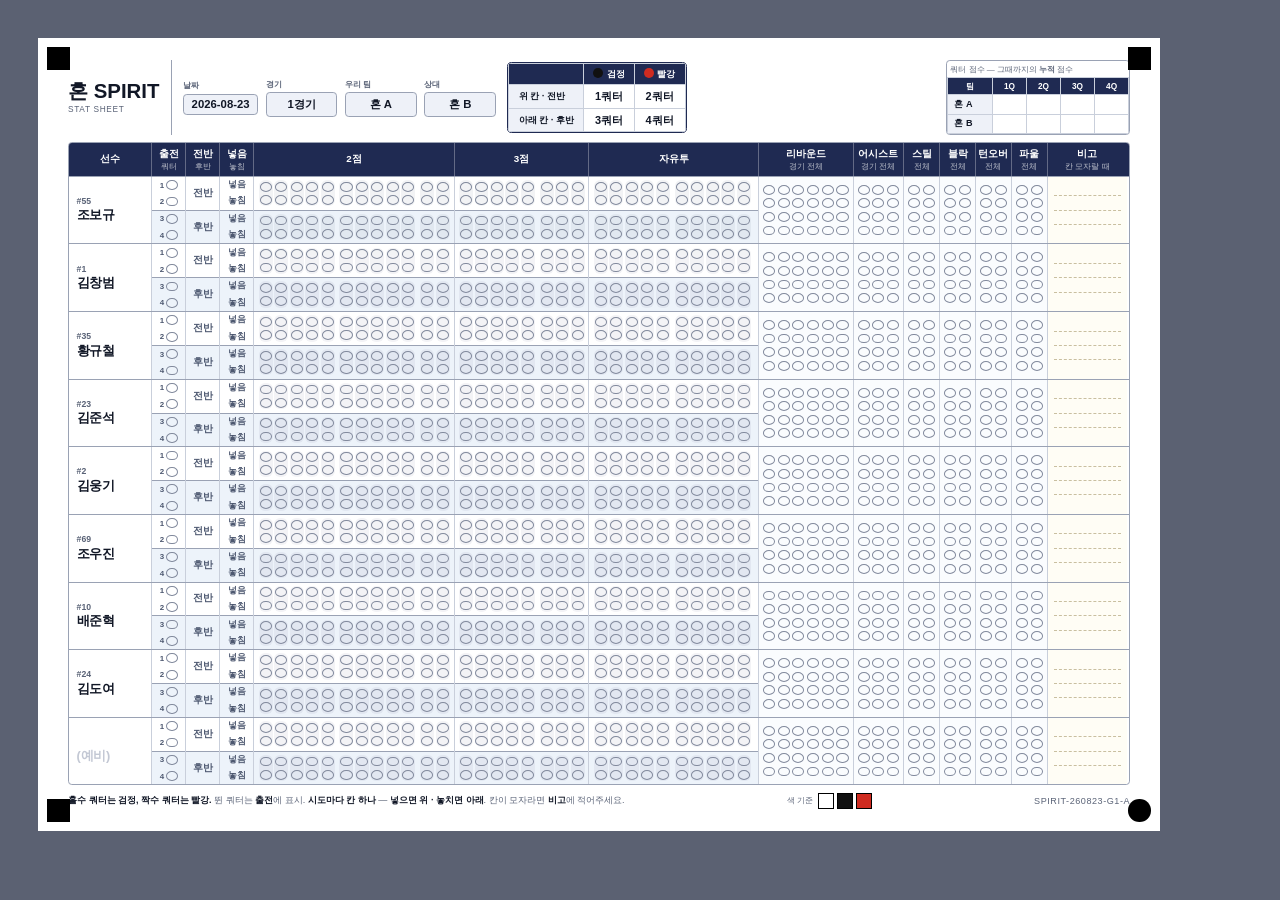
==== sheet-preview.html @ 9fc5b8ac "Read the stat sheet from a photo 사진을 올려도 아무 일도 안 일어나던 걸 고친다. 이제 올리면 바로 읽는다.  종이와 판독기가 같은 좌표를 본다    가" ====
<!doctype html><html lang="ko"><head><meta charset="utf-8"><title>기록지 미리보기</title>
<style>body{margin:0;background:#5b6172;padding:10mm;font-family:sans-serif}
@page{size:A4 landscape;margin:0}
@media print{body{background:#fff;padding:0}}</style>
</head><body><div id="host"></div>
<script type="module">
import { sheetHTML, measureSheet, SHEET_CSS } from "./js/sheetform.js";
const style = document.createElement("style");
style.textContent = SHEET_CSS;
document.head.appendChild(style);
const roster = [[55,"조보규"],[1,"김창범"],[35,"황규철"],[23,"김준석"],[2,"김웅기"],
                [69,"조우진"],[10,"배준혁"],[24,"김도여"]];
document.getElementById("host").innerHTML = sheetHTML({
  date:"2026-08-23", gameNo:1, us:"혼 A", them:"혼 B", roster, code:"SPIRIT-260823-G1-A" });
window.__measure = () => measureSheet(document.querySelector(".sheet"));
</script></body></html>
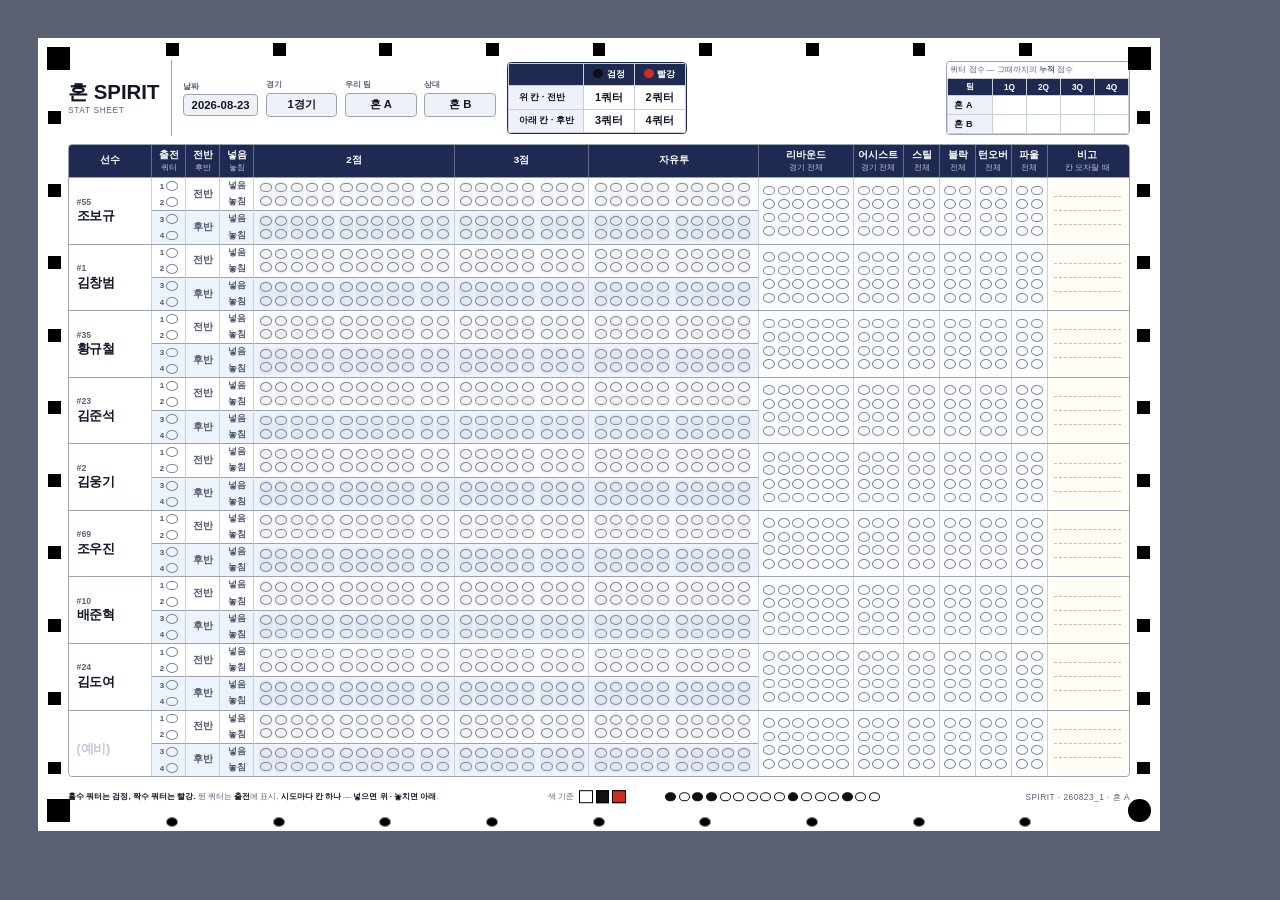
==== commit 1b71ff3f: "기록지 판독 — 안 맞던 진짜 이유를 재서 고쳤습니다 인쇄해서 쓰고 찍어 올린 기록지가 "하나도 안 맞았"습니다. 짐작으로 두 번 고쳤다가 두 번 다 모자랐으므로, 이번에는 사진을" ====
--- a/sheet-preview.html
+++ b/sheet-preview.html
@@ -11,6 +11,6 @@
 const roster = [[55,"조보규"],[1,"김창범"],[35,"황규철"],[23,"김준석"],[2,"김웅기"],
                 [69,"조우진"],[10,"배준혁"],[24,"김도여"]];
 document.getElementById("host").innerHTML = sheetHTML({
-  date:"2026-08-23", gameNo:1, us:"혼 A", them:"혼 B", roster, code:"SPIRIT-260823-G1-A" });
+  date:"2026-08-23", gameNo:1, us:"혼 A", them:"혼 B", roster, code:"260823_1|혼 A" });
 window.__measure = () => measureSheet(document.querySelector(".sheet"));
 </script></body></html>
